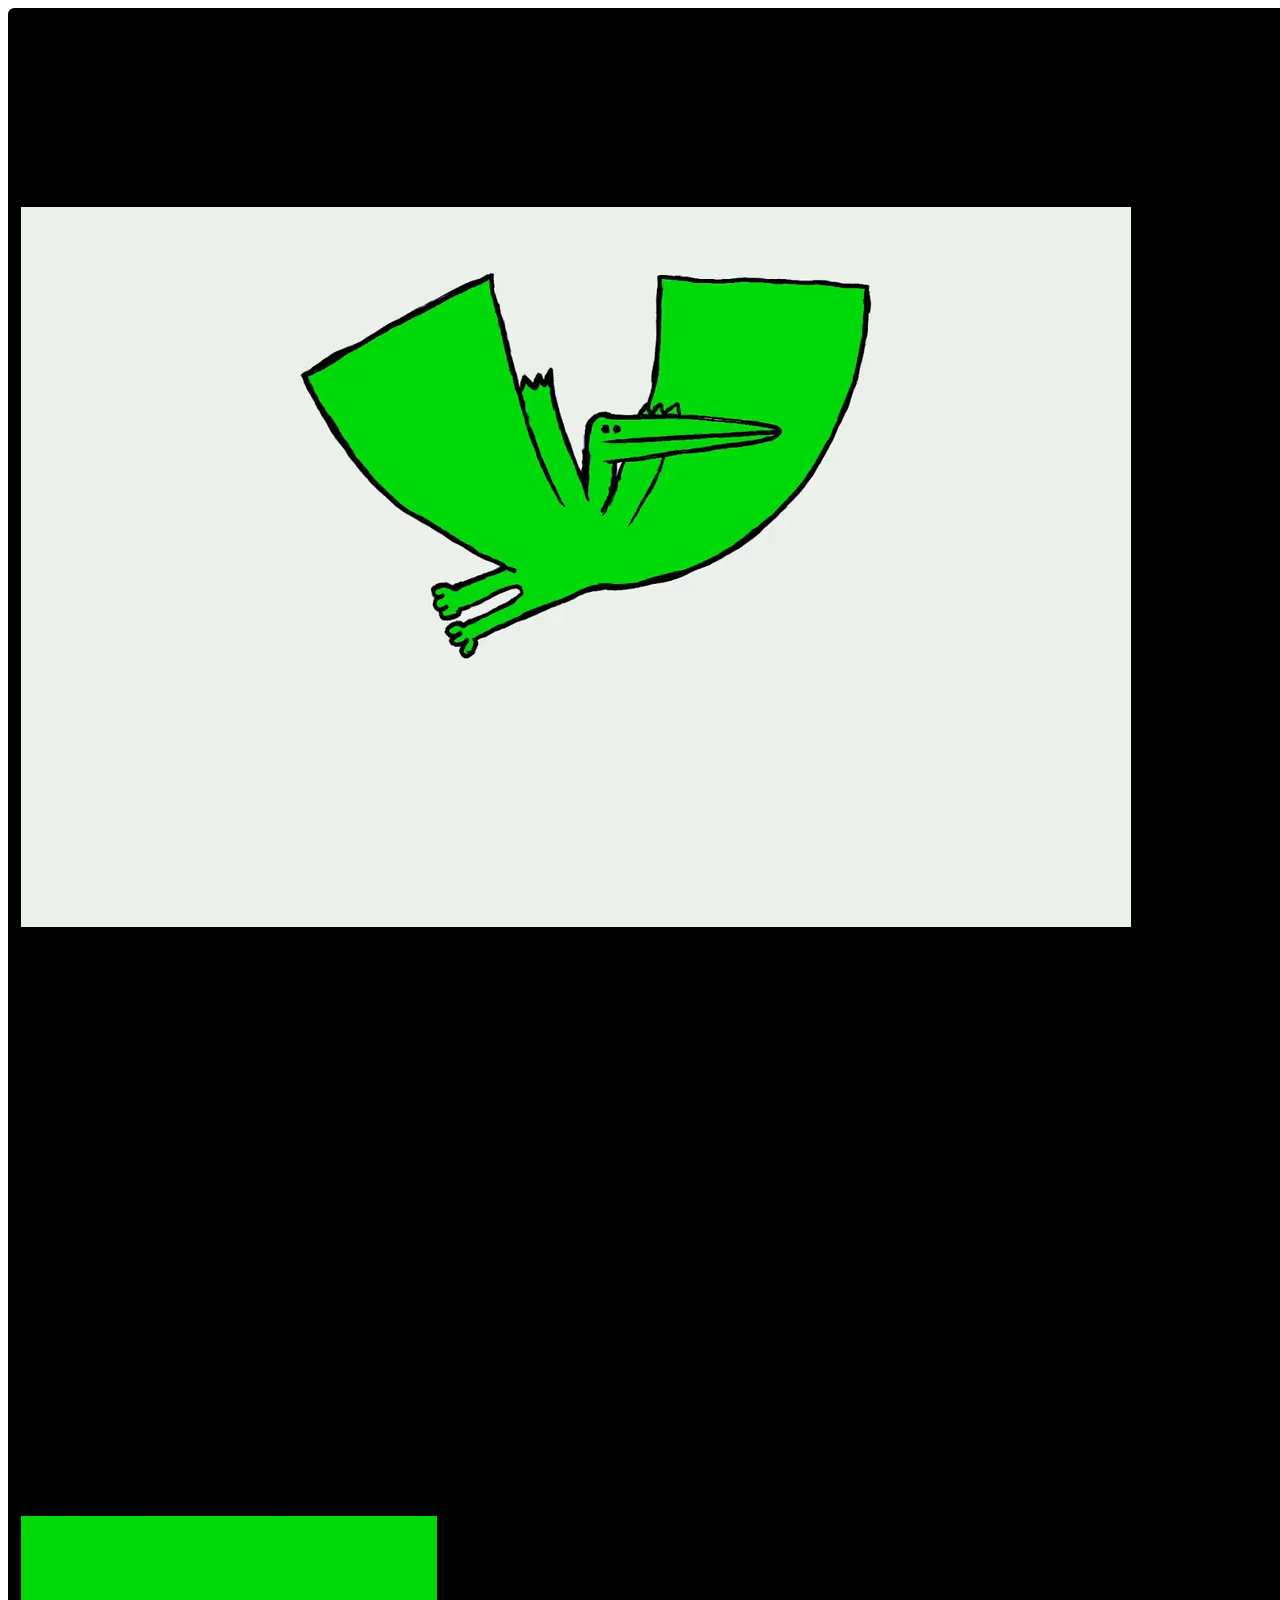
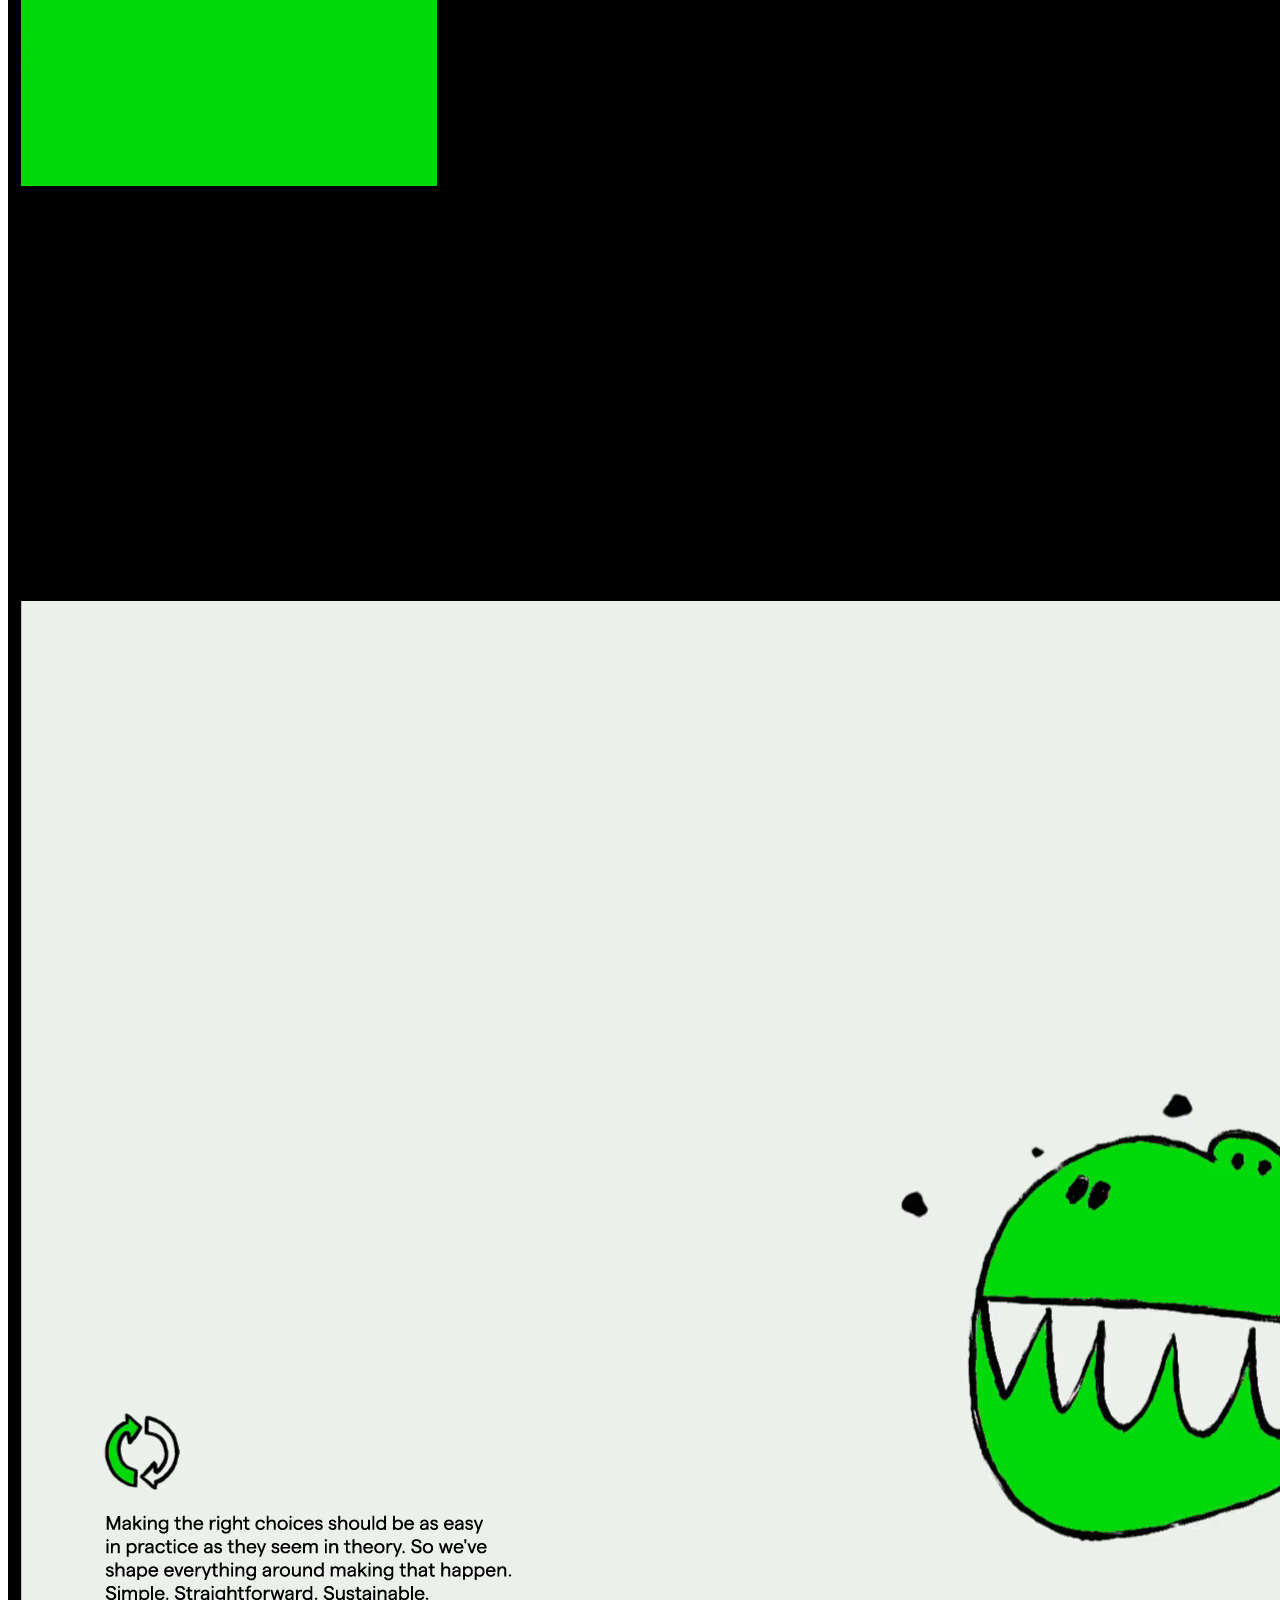
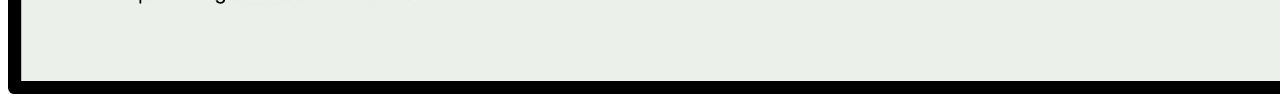
==== Dia11/index.html @ 17dde2f8 "feat: :rocket: GRID" ====
<html>
<head>
    <title>Dinos</title>
    <link rel="stylesheet" href="./style/style.css">

</head>
<body>

    <seccion1>

        <div class="DinoArriba"> <video src="./img/dino1.mp4" autoplay>  </video> </div>

        <div class="textoalladodeldino"> <video src="./img/textonormal.mp4" autoplay> </video> </div>

        <div class="texto_largo">  <img src="./img/textolargo.jpg">   </img>  </div>

        <div class="dino2"> <video src="./img/dinoultimo.mp4" autoplay>   </video>  </div>

    </seccion1>




<!--
    <seccion2>

        <div class="texto_verde">  <iframe src="https://kotoprod.wpengine.com/wp-content/uploads/2023/08/Koto-x-De-extinction-Strategy-01-1300x843.jpg"  data-video-quality="1080p"  frameborder="0">   </iframe> </div>

        <div class="dino_verde">  <iframe src="https://player.vimeo.com/video/853988650?h=6eeb8ce9c5&title=0&muted=1&loop=1&background=1&quality=1080p&app_id=122963"  data-video-quality="1080p"  frameborder="0">   </iframe> </div>

        <div class="collage">  <iframe src="https://kotoprod.wpengine.com/wp-content/uploads/2023/08/Koto-x-De-extinction-Competitors-1-1300x1833-copy.jpeg"  data-video-quality="1080p"  frameborder="0">   </iframe>  </div>


    </seccion2>
 -->

    <seccion2>
    </seccion2>




</body>
</html>
---- Dia11/style/style.css ----
body {
    
    justify-content: center;
    width: 100%;
    height: 100%;
}

seccion1 {

    display: grid;
    background-color: black;
    grid-template-columns: 1fr 1fr;
    grid-template-rows: 1fr 1fr 1fr;


    padding: 1%;
    border-radius: 0.5vw;
    gap: 0.8vw;

}


/*
seccion2 {

    background-color: black;

}
*/






.DinoArriba {

    grid-row-start: 1;
    grid-row-end: 1;

    width: 80vh;
    margin-top: 1vw;


    align-content: center;
    justify-content: center;
}


.textoalladodeldino {



    width: 45vh;

    margin: 0;
    padding: 0;


    align-content: center;
    justify-content: center;
}

.textoalladodeldino video {

        height: 30vh;
        margin-top: 0;
}

.texto_largo {


    grid-row-start: 1;
    grid-row-end: 3;
    border-radius: 2vw;
    border: none;


    align-content: center;
    justify-content: center;

}





.dino2 {


    grid-row-start: 3;
    grid-row-end: 3;


    align-content: center;
    justify-content: center;


}
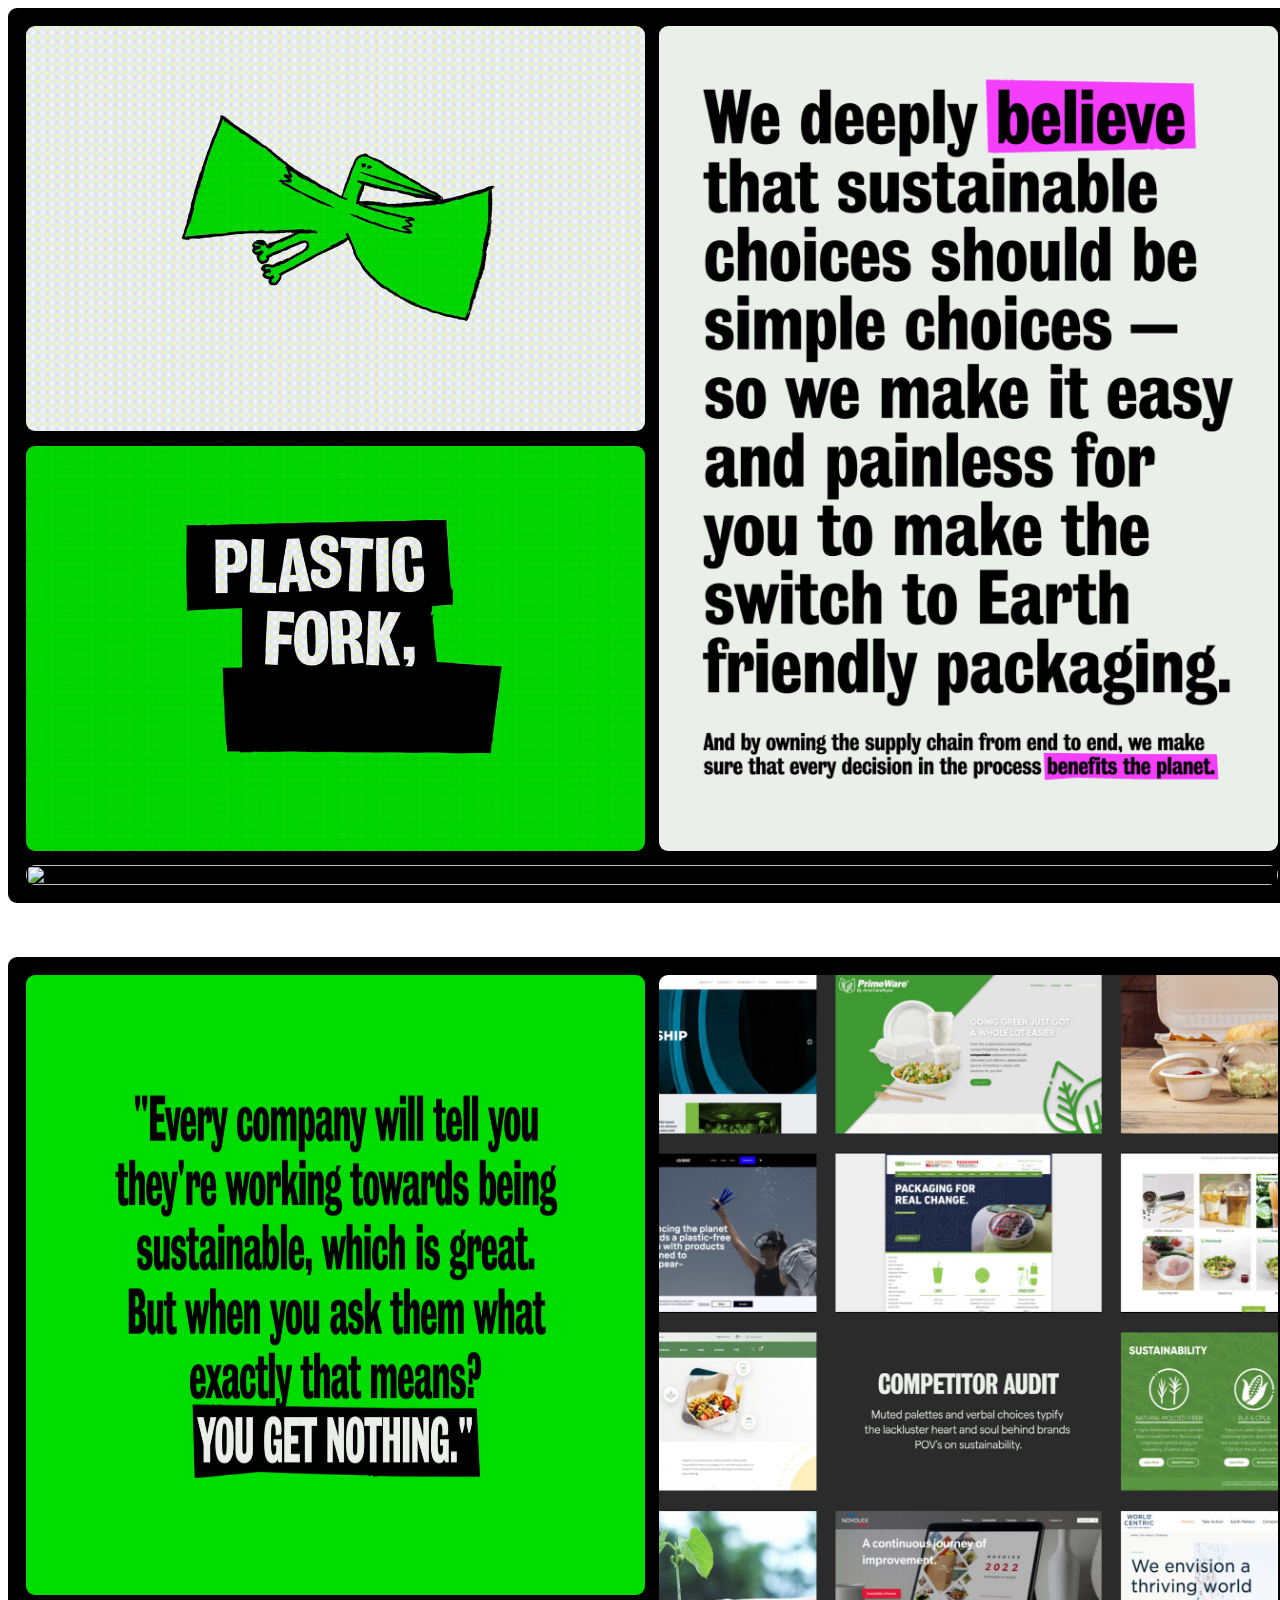
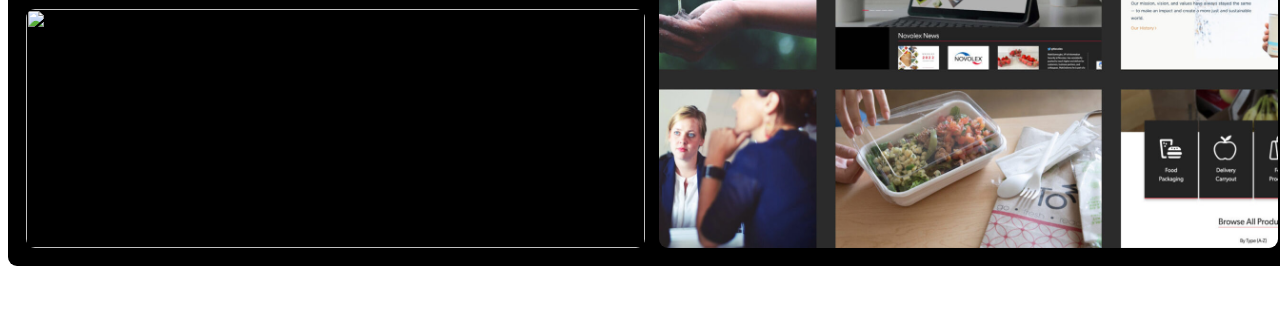
==== commit 2c427770: "feat: :rocket: UPDATE AND README" ====
--- a/Dia11/index.html
+++ b/Dia11/index.html
@@ -1,44 +1,52 @@
+<!-- Ejercicio Dia 11 -->
+
+
 <html>
 <head>
     <title>Dinos</title>
     <link rel="stylesheet" href="./style/style.css">
+    <link rel="shortcut icon" href="./img/dino.svg"> 
 
 </head>
 <body>
 
-    <seccion1>
 
-        <div class="DinoArriba"> <video src="./img/dino1.mp4" autoplay>  </video> </div>
+    <!-- SECCION DE LA PRIMERA PAGINA-->
 
-        <div class="textoalladodeldino"> <video src="./img/textonormal.mp4" autoplay> </video> </div>
+    <seccion1 class="seccion1">
 
-        <div class="texto_largo">  <img src="./img/textolargo.jpg">   </img>  </div>
+        <div class="seccion1__DinoArriba"> <img src="./img/dino1.gif" />   </div>
 
-        <div class="dino2"> <video src="./img/dinoultimo.mp4" autoplay>   </video>  </div>
+        <div class="seccion1__abajodedino"> <img src="./img/textonormal.gif" /> </div>
+
+        <div class="seccion1__texto_largo">  <img src="./img/textolargo.jpg" />  </div>
+
+        <div class="seccion1__dino2">  <img src="./img/dinoultimo.gif" />  </div>
 
     </seccion1>
 
+<br>
+<br>
+<br>
 
+    <!-- SECCION DE LA SEGUNDA PAGINA-->
 
+    <seccion2 class="seccion2">
 
-<!--
-    <seccion2>
+        <div class="seccion2__texto1">  <img src="./img2/texto1.jpg" /> </div>
 
-        <div class="texto_verde">  <iframe src="https://kotoprod.wpengine.com/wp-content/uploads/2023/08/Koto-x-De-extinction-Strategy-01-1300x843.jpg"  data-video-quality="1080p"  frameborder="0">   </iframe> </div>
+        <div class="seccion2__dino_verde">  <img src="./img2/dino.gif" />  </div>
 
-        <div class="dino_verde">  <iframe src="https://player.vimeo.com/video/853988650?h=6eeb8ce9c5&title=0&muted=1&loop=1&background=1&quality=1080p&app_id=122963"  data-video-quality="1080p"  frameborder="0">   </iframe> </div>
-
-        <div class="collage">  <iframe src="https://kotoprod.wpengine.com/wp-content/uploads/2023/08/Koto-x-De-extinction-Competitors-1-1300x1833-copy.jpeg"  data-video-quality="1080p"  frameborder="0">   </iframe>  </div>
+        <div class="seccion2__collage">  <img src="./img2/collage.jpeg" />   </div>
 
 
     </seccion2>
- -->
-
-    <seccion2>
-    </seccion2>
-
-
+    
+<br>
+<br>
 
 
 </body>
-</html>+</html>
+
+<!-- Desarrollado por : AuraCamilaPicoAraque - C.C:1097498480 -->
--- a/Dia11/style/style.css
+++ b/Dia11/style/style.css
@@ -1,102 +1,186 @@
-body {
-    
-    justify-content: center;
-    width: 100%;
-    height: 100%;
+/* Ejercicio Dia 11 */
+
+body{
+    display: grid;
 }
 
-seccion1 {
-
-    display: grid;
-    background-color: black;
-    grid-template-columns: 1fr 1fr;
-    grid-template-rows: 1fr 1fr 1fr;
-
-
-    padding: 1%;
-    border-radius: 0.5vw;
-    gap: 0.8vw;
-
+body::-webkit-scrollbar {
+    display: none;
 }
 
 
-/*
-seccion2 {
 
+/*  BLOQUE DE LA PRIMERA SECCION :D */
+
+.seccion1 {
+    display: grid;
+    grid-template-columns: repeat(2,1fr);
+    grid-template-rows: auto;
     background-color: black;
+    border-radius: 1vh;
+    
+    width: auto;    
+    gap: 1.1vw;
+    padding: 2vh;
+
 
 }
-*/
-
-
-
-
-
-
-.DinoArriba {
-
-    grid-row-start: 1;
-    grid-row-end: 1;
-
-    width: 80vh;
-    margin-top: 1vw;
-
-
-    align-content: center;
+.seccion1 > div{
+    display: flex;
     justify-content: center;
 }
 
 
-.textoalladodeldino {
+
+/*  IMAGENES DE LA PRIMERA SECCION DX */
 
 
 
-    width: 45vh;
+/* IMAGEN 1 - */
 
-    margin: 0;
-    padding: 0;
+.seccion1__DinoArriba {
+    grid-column: 1/2;
+    grid-row: 1/2;
+
+}
+
+.seccion1__DinoArriba img {
+    height: 100%;
+    width: 100%;
+    
+    border-radius: 1vh;
+}
 
 
-    align-content: center;
-    justify-content: center;
+/* IMAGEN 2 - */
+
+
+.seccion1__abajodedino {
+    grid-column: 1/2;
+    grid-row: 2/3;
 }
 
-.textoalladodeldino video {
+.seccion1__abajodedino img {
 
-        height: 30vh;
-        margin-top: 0;
+    height: 100%;
+    width: 100%;
+    border-radius: 1vh;
 }
 
-.texto_largo {
+
+/* IMAGEN 3 - */
 
 
-    grid-row-start: 1;
-    grid-row-end: 3;
-    border-radius: 2vw;
-    border: none;
+.seccion1__texto_largo {
+    grid-column: 2/3;
+    grid-row: 1/3;
+
+    height: 100%;
+}
+
+.seccion1__texto_largo img {
+    height: 100%;
+    width: 100%;
+
+    border-radius: 1vh;
+}
 
 
-    align-content: center;
-    justify-content: center;
 
+/* IMAGEN 3 - */
+
+.seccion1__dino2 {
+    grid-column: span 2;
+    grid-row: 3/4;
+
+    width: 97.8vw;
+
+}   
+
+.seccion1__dino2 img {
+
+    width: 100%;
+    height: 100%;
+    border-radius: 1vh;
 }
 
 
 
 
 
-.dino2 {
+/*  BLOQUE DE LA SEGUNDA SECCION :D */
 
 
-    grid-row-start: 3;
-    grid-row-end: 3;
+.seccion2 {
+    display: grid;
+    grid-template-columns: repeat(2,1fr);
+    grid-template-rows: auto;
+    background-color: black;
+    border-radius: 1vh;
+
+    width: auto;
+    gap: 1.1vw;
+    padding: 2vh;
+
+}
+
+.seccion2 > div {  
+    display: flex;
+    justify-content: center;
+
+}
 
 
-    align-content: center;
-    justify-content: center;
+/*  IMAGENES DE LA SEGUNDA SECCION DX */
 
 
-}   
+/* IMAGEN 1 - */
+
+.seccion2__texto1 {
+    grid-column: 1/2;
+    grid-row: 1/2;
+}
+
+.seccion2__texto1 img {
+
+    width: 100%;
+    height: 100%;
+    border-radius: 1vh;
+}
+
+
+/* IMAGEN 2 - */
+
+.seccion2__dino_verde {
+
+    grid-column: 1/1;
+    grid-row: 2/2;
+}
+
+.seccion2__dino_verde img {
+
+    width: 100%;
+    height: 100%;
+    border-radius: 1vh;
+}
 
 
 
+
+/* IMAGEN 3 - */
+
+
+.seccion2__collage {
+
+    grid-column: 2/2;
+    grid-row: span 2;
+}
+
+.seccion2__collage img {
+    width: 100%;
+    height: 100%;
+    border-radius: 1vh;
+}
+
+
+/*Desarrollado por : AuraCamilaPicoAraque - C.C:1097498480 */